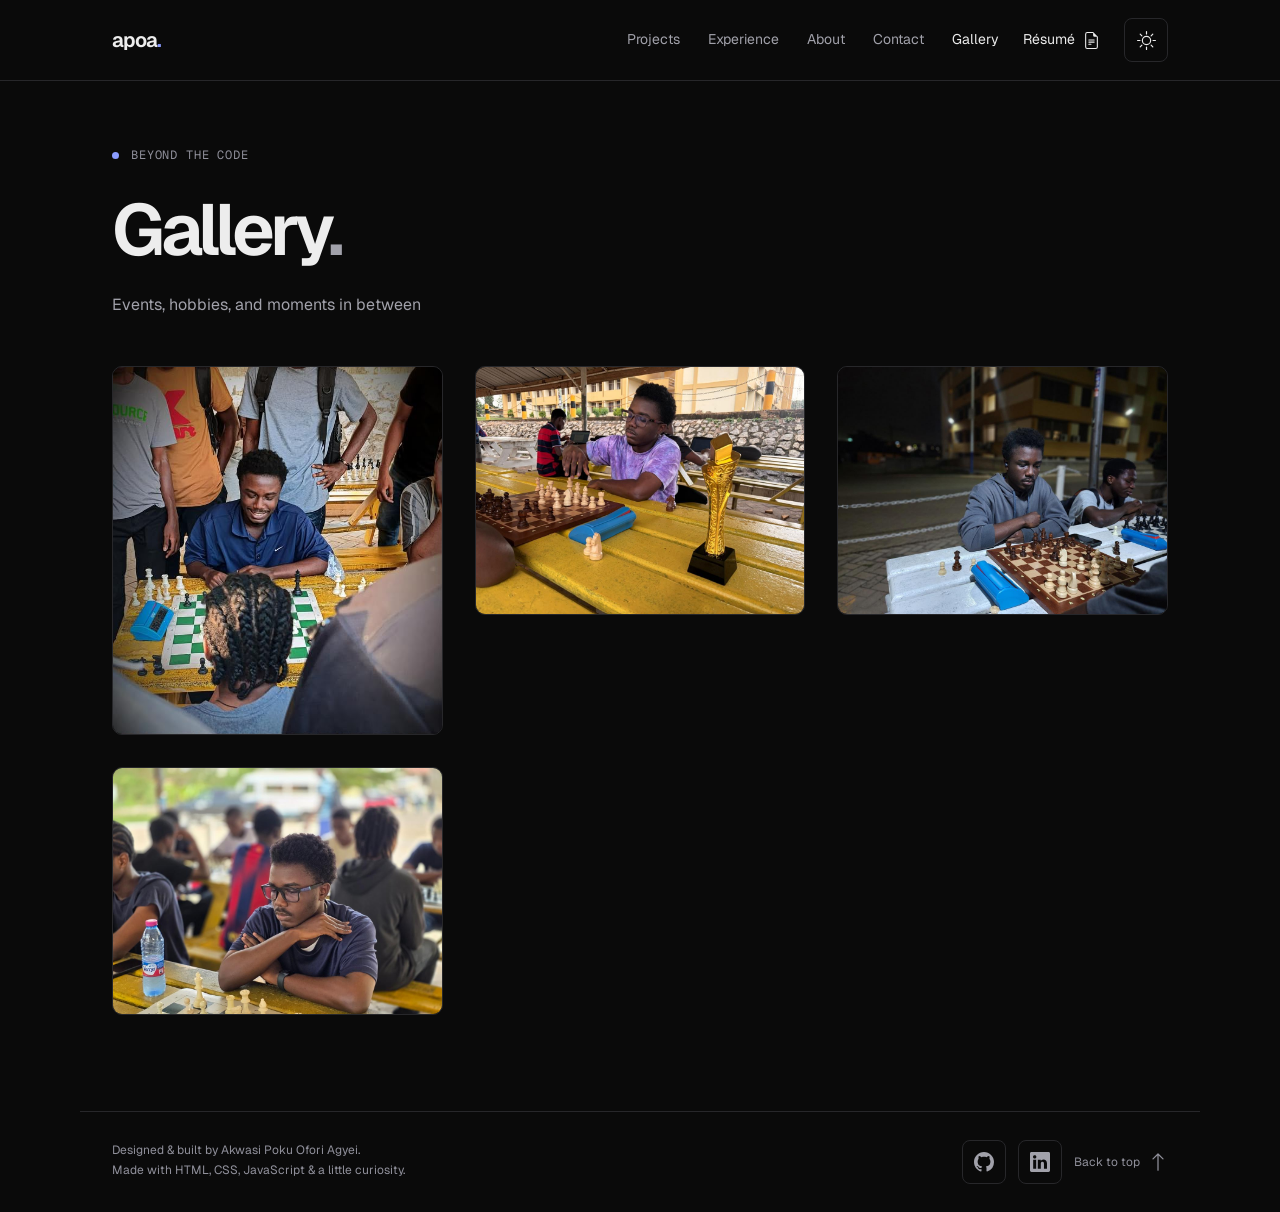
==== gallery.html @ 1ad26ee4 "version 2" ====
<!DOCTYPE html>
<html lang="en" data-theme="dark">
<head>
  <meta charset="UTF-8">
  <meta name="viewport" content="width=device-width, initial-scale=1.0">
  <title>Gallery — Akwasi Poku Ofori Agyei</title>
  <meta name="description" content="Photos and personal moments from Akwasi Poku Ofori Agyei — events, chess, and life beyond the code.">
  <meta name="theme-color" content="#0a0a0a">
  <link rel="canonical" href="https://apoa5.github.io/portfolio/gallery.html">
  <meta property="og:type" content="website">
  <meta property="og:title" content="Gallery — Akwasi Poku Ofori Agyei">
  <meta property="og:description" content="Events, hobbies, and moments in between A personal photo gallery by Akwasi Poku Ofori Agyei.">
  <meta property="og:url" content="https://apoa5.github.io/portfolio/gallery.html">
  <meta property="og:image" content="https://apoa5.github.io/portfolio/assets/og-image.png">
  <meta property="og:image:width" content="1200">
  <meta property="og:image:height" content="630">
  <meta property="og:image:alt" content="Akwasi Poku Ofori Agyei — Software Engineer and Machine Learning Developer">
  <meta name="twitter:card" content="summary_large_image">
  <link rel="icon" href="assets/favicon.svg" type="image/svg+xml">
  <link rel="preconnect" href="https://fonts.googleapis.com">
  <link rel="preconnect" href="https://fonts.gstatic.com" crossorigin>
  <link href="https://fonts.googleapis.com/css2?family=Geist:wght@400;500;600;650;700&amp;family=Geist+Mono:wght@400;500&amp;display=swap" rel="stylesheet">
  <link rel="stylesheet" href="styles.css">
  <script>try { const theme = localStorage.getItem('theme'); if (theme === 'light' || theme === 'dark') document.documentElement.dataset.theme = theme; } catch {}</script>
  <script src="script.js" defer></script>
  <script src="cursor-halo.js" defer></script>
  <script src="gallery.js" defer></script>
  <script type="application/ld+json">{"@context":"https://schema.org","@type":"CollectionPage","name":"Gallery — Akwasi Poku Ofori Agyei","url":"https://apoa5.github.io/portfolio/gallery.html","isPartOf":{"@type":"WebSite","url":"https://apoa5.github.io/portfolio/","name":"Akwasi Poku Ofori Agyei"}}</script>
</head>
<body>
  <a class="skip-link" href="#main">Skip to content</a>
  <header class="site-header">
    <div class="container nav-shell">
      <a class="mark" href="index.html" aria-label="Akwasi Poku Ofori Agyei, home">apoa<span>.</span></a>
      <nav aria-label="Main navigation">
        <a href="index.html#projects">Projects</a><a href="index.html#experience">Experience</a><a href="index.html#about">About</a><a href="index.html#contact">Contact</a><a href="gallery.html" aria-current="page">Gallery</a>
      </nav>
      <a class="nav-resume" href="assets/Akwasi%20Poku%20Ofori%20Agyei%20-%20Resume.pdf" target="_blank" rel="noopener noreferrer">Résumé <svg class="icon" aria-hidden="true" focusable="false" xmlns="http://www.w3.org/2000/svg" width="20" height="20" fill="currentColor" viewBox="0 0 16 16">
  <path d="M5.5 7a.5.5 0 0 0 0 1h5a.5.5 0 0 0 0-1zM5 9.5a.5.5 0 0 1 .5-.5h5a.5.5 0 0 1 0 1h-5a.5.5 0 0 1-.5-.5m0 2a.5.5 0 0 1 .5-.5h2a.5.5 0 0 1 0 1h-2a.5.5 0 0 1-.5-.5"/>
  <path d="M9.5 0H4a2 2 0 0 0-2 2v12a2 2 0 0 0 2 2h8a2 2 0 0 0 2-2V4.5zm0 1v2A1.5 1.5 0 0 0 11 4.5h2V14a1 1 0 0 1-1 1H4a1 1 0 0 1-1-1V2a1 1 0 0 1 1-1z"/>
</svg></a>
      <button class="theme-toggle" id="themeToggle" type="button" aria-label="Switch to light mode">
        <svg class="icon sun-icon" aria-hidden="true" focusable="false" xmlns="http://www.w3.org/2000/svg" width="20" height="20" fill="currentColor" viewBox="0 0 16 16">
  <path d="M8 11a3 3 0 1 1 0-6 3 3 0 0 1 0 6m0 1a4 4 0 1 0 0-8 4 4 0 0 0 0 8M8 0a.5.5 0 0 1 .5.5v2a.5.5 0 0 1-1 0v-2A.5.5 0 0 1 8 0m0 13a.5.5 0 0 1 .5.5v2a.5.5 0 0 1-1 0v-2A.5.5 0 0 1 8 13m8-5a.5.5 0 0 1-.5.5h-2a.5.5 0 0 1 0-1h2a.5.5 0 0 1 .5.5M3 8a.5.5 0 0 1-.5.5h-2a.5.5 0 0 1 0-1h2A.5.5 0 0 1 3 8m10.657-5.657a.5.5 0 0 1 0 .707l-1.414 1.415a.5.5 0 1 1-.707-.708l1.414-1.414a.5.5 0 0 1 .707 0m-9.193 9.193a.5.5 0 0 1 0 .707L3.05 13.657a.5.5 0 0 1-.707-.707l1.414-1.414a.5.5 0 0 1 .707 0m9.193 2.121a.5.5 0 0 1-.707 0l-1.414-1.414a.5.5 0 0 1 .707-.707l1.414 1.414a.5.5 0 0 1 0 .707M4.464 4.465a.5.5 0 0 1-.707 0L2.343 3.05a.5.5 0 1 1 .707-.707l1.414 1.414a.5.5 0 0 1 0 .708"/>
</svg>
        <svg class="icon moon-icon" aria-hidden="true" focusable="false" xmlns="http://www.w3.org/2000/svg" width="20" height="20" fill="currentColor" viewBox="0 0 16 16">
  <path d="M6 .278a.77.77 0 0 1 .08.858 7.2 7.2 0 0 0-.878 3.46c0 4.021 3.278 7.277 7.318 7.277q.792-.001 1.533-.16a.79.79 0 0 1 .81.316.73.73 0 0 1-.031.893A8.35 8.35 0 0 1 8.344 16C3.734 16 0 12.286 0 7.71 0 4.266 2.114 1.312 5.124.06A.75.75 0 0 1 6 .278M4.858 1.311A7.27 7.27 0 0 0 1.025 7.71c0 4.02 3.279 7.276 7.319 7.276a7.32 7.32 0 0 0 5.205-2.162q-.506.063-1.029.063c-4.61 0-8.343-3.714-8.343-8.29 0-1.167.242-2.278.681-3.286"/>
</svg>
      </button>
    </div>
  </header>
  <main class="container gallery-main" id="main">
    <header class="gallery-header">
      <p class="eyebrow">Beyond the code</p>
      <h1>Gallery<span>.</span></h1>
      <p>Events, hobbies, and moments in between</p>
    </header>
    <section class="gallery-grid" aria-label="Photo gallery">
      <figure class="gallery-photo">
        <button class="gallery-open" type="button" aria-haspopup="dialog" aria-controls="photo-viewer" aria-label="View photo: Chess with the club">
          <img src="assets/gallery/chess%20club%20photo%203.jpeg" width="607" height="677" alt="A chess game surrounded by club members watching the board" decoding="async">
        </button>
      </figure>
      <figure class="gallery-photo">
        <button class="gallery-open" type="button" aria-haspopup="dialog" aria-controls="photo-viewer" aria-label="View photo: Over the board">
          <img src="assets/gallery/chess%20club%20photo%201.jpeg" width="1080" height="810" alt="Akwasi playing chess beside a gold trophy at an outdoor table" decoding="async">
        </button>
      </figure>
      <figure class="gallery-photo">
        <button class="gallery-open" type="button" aria-haspopup="dialog" aria-controls="photo-viewer" aria-label="View photo: An evening game">
          <img src="assets/gallery/chess%20club%20photo%202.jpeg" width="1080" height="810" alt="Chess club members studying their boards during an evening game" decoding="async">
        </button>
      </figure>
      <figure class="gallery-photo">
        <button class="gallery-open" type="button" aria-haspopup="dialog" aria-controls="photo-viewer" aria-label="View photo: Thinking through the next move">
          <img src="assets/gallery/chess%20club%20photo.jpeg" width="1080" height="810" alt="Akwasi concentrating on a chess position with other club members nearby" decoding="async" loading="lazy">
        </button>
      </figure>
    </section>
  </main>

  <dialog class="photo-viewer" id="photo-viewer" aria-label="Full-screen photo viewer">
    <div class="viewer-toolbar">
      <p class="viewer-count" id="viewer-count" aria-live="polite" aria-atomic="true"></p>
      <button class="viewer-control" id="viewer-close" type="button" aria-label="Close photo viewer" autofocus><svg xmlns="http://www.w3.org/2000/svg" width="16" height="16" fill="currentColor" class="icon" aria-hidden="true" focusable="false" viewBox="0 0 16 16">
  <path d="M2.146 2.854a.5.5 0 1 1 .708-.708L8 7.293l5.146-5.147a.5.5 0 0 1 .708.708L8.707 8l5.147 5.146a.5.5 0 0 1-.708.708L8 8.707l-5.146 5.147a.5.5 0 0 1-.708-.708L7.293 8z"/>
</svg></button>
    </div>
    <div class="viewer-stage">
      <img id="viewer-image" alt="">
    </div>
    <button class="viewer-control viewer-previous" id="viewer-previous" type="button" aria-label="Previous photo"><svg xmlns="http://www.w3.org/2000/svg" width="16" height="16" fill="currentColor" class="icon" aria-hidden="true" focusable="false" viewBox="0 0 16 16">
  <path fill-rule="evenodd" d="M15 8a.5.5 0 0 0-.5-.5H2.707l3.147-3.146a.5.5 0 1 0-.708-.708l-4 4a.5.5 0 0 0 0 .708l4 4a.5.5 0 0 0 .708-.708L2.707 8.5H14.5A.5.5 0 0 0 15 8"/>
</svg></button>
    <button class="viewer-control viewer-next" id="viewer-next" type="button" aria-label="Next photo"><svg xmlns="http://www.w3.org/2000/svg" width="16" height="16" fill="currentColor" class="icon" aria-hidden="true" focusable="false" viewBox="0 0 16 16">
  <path fill-rule="evenodd" d="M1 8a.5.5 0 0 1 .5-.5h11.793l-3.147-3.146a.5.5 0 0 1 .708-.708l4 4a.5.5 0 0 1 0 .708l-4 4a.5.5 0 0 1-.708-.708L13.293 8.5H1.5A.5.5 0 0 1 1 8"/>
</svg></button>
  </dialog>
  <footer class="container footer"><div><p>Designed &amp; built by Akwasi Poku Ofori Agyei.</p><p>Made with HTML, CSS, JavaScript &amp; a little curiosity.</p></div><div class="footer-links"><a class="social-icon" href="https://github.com/apoa5" target="_blank" rel="noopener noreferrer" aria-label="GitHub" title="GitHub"><svg class="icon" aria-hidden="true" focusable="false" xmlns="http://www.w3.org/2000/svg" width="20" height="20" fill="currentColor" viewBox="0 0 16 16">
  <path d="M8 0C3.58 0 0 3.58 0 8c0 3.54 2.29 6.53 5.47 7.59.4.07.55-.17.55-.38 0-.19-.01-.82-.01-1.49-2.01.37-2.53-.49-2.69-.94-.09-.23-.48-.94-.82-1.13-.28-.15-.68-.52-.01-.53.63-.01 1.08.58 1.23.82.72 1.21 1.87.87 2.33.66.07-.52.28-.87.51-1.07-1.78-.2-3.64-.89-3.64-3.95 0-.87.31-1.59.82-2.15-.08-.2-.36-1.02.08-2.12 0 0 .67-.21 2.2.82.64-.18 1.32-.27 2-.27s1.36.09 2 .27c1.53-1.04 2.2-.82 2.2-.82.44 1.1.16 1.92.08 2.12.51.56.82 1.27.82 2.15 0 3.07-1.87 3.75-3.65 3.95.29.25.54.73.54 1.48 0 1.07-.01 1.93-.01 2.2 0 .21.15.46.55.38A8.01 8.01 0 0 0 16 8c0-4.42-3.58-8-8-8"/>
</svg></a><a class="social-icon" href="https://www.linkedin.com/in/akwasi-agyei-57b083260/" target="_blank" rel="noopener noreferrer" aria-label="LinkedIn" title="LinkedIn"><svg class="icon" aria-hidden="true" focusable="false" xmlns="http://www.w3.org/2000/svg" width="20" height="20" fill="currentColor" viewBox="0 0 16 16">
  <path d="M0 1.146C0 .513.526 0 1.175 0h13.65C15.474 0 16 .513 16 1.146v13.708c0 .633-.526 1.146-1.175 1.146H1.175C.526 16 0 15.487 0 14.854zm4.943 12.248V6.169H2.542v7.225zm-1.2-8.212c.837 0 1.358-.554 1.358-1.248-.015-.709-.52-1.248-1.342-1.248S2.4 3.226 2.4 3.934c0 .694.521 1.248 1.327 1.248zm4.908 8.212V9.359c0-.216.016-.432.08-.586.173-.431.568-.878 1.232-.878.869 0 1.216.662 1.216 1.634v3.865h2.401V9.25c0-2.22-1.184-3.252-2.764-3.252-1.274 0-1.845.7-2.165 1.193v.025h-.016l.016-.025V6.169h-2.4c.03.678 0 7.225 0 7.225z"/>
</svg></a><a href="#main">Back to top <svg class="icon" aria-hidden="true" focusable="false" xmlns="http://www.w3.org/2000/svg" width="20" height="20" fill="currentColor" viewBox="0 0 16 16">
  <path fill-rule="evenodd" d="M8 15a.5.5 0 0 0 .5-.5V2.707l3.146 3.147a.5.5 0 0 0 .708-.708l-4-4a.5.5 0 0 0-.708 0l-4 4a.5.5 0 1 0 .708.708L7.5 2.707V14.5a.5.5 0 0 0 .5.5"/>
</svg></a></div></footer>
</body>
</html>
---- styles.css ----
:root {
  color-scheme:dark;
  --bg:#0a0a0a;
  --surface:#111111;
  --surface-hover:#171717;
  --text:#ededed;
  --secondary:#a1a1aa;
  --muted:#90909b;
  --border:#27272a;
  --border-hover:#484851;
  --accent:#8b9cff;
  --accent-soft:rgba(139,156,255,.1);
  --mono:'Geist Mono',ui-monospace,monospace;
  --space-1:8px;
  --space-2:16px;
  --space-3:24px;
  --space-4:32px;
  --space-6:48px;
  --space-8:64px;
  --space-12:96px;
  --radius:10px
}

[data-theme=light] {
  color-scheme:light;
  --bg:#fafafa;
  --surface:#fff;
  --surface-hover:#f4f4f5;
  --text:#18181b;
  --secondary:#52525b;
  --muted:#606069;
  --border:#e4e4e7;
  --border-hover:#babac5;
  --accent:#4f46e5;
  --accent-soft:rgba(79,70,229,.07)
}

* {
  box-sizing:border-box
}

html {
  scroll-behavior:smooth;
  scroll-padding-top:100px
}

body {
  margin:0;
  background:var(--bg);
  color:var(--text);
  font-family:'Geist',Inter,system-ui,sans-serif;
  font-size:16px;
  line-height:1.7
}

a {
  color:inherit;
  text-decoration:none;
  transition:color 180ms,border-color 180ms,background 180ms
}

button {
  font:inherit
}

a:hover {
  color:var(--accent)
}

button,a {
  -webkit-tap-highlight-color:transparent
}

:focus-visible {
  outline:2px solid var(--accent);
  outline-offset:4px
}

::selection {
  background:var(--accent);
  color:var(--bg)
}

.container {
  max-width:1120px;
  margin:auto;
  padding-inline:clamp(20px,4vw,32px)
}

.skip-link {
  position:fixed;
  top:-80px;
  left:20px;
  background:var(--text);
  color:var(--bg);
  padding:12px 20px;
  z-index:100
}

.skip-link:focus {
  top:12px
}

.site-header {
  position:sticky;
  top:0;
  z-index:20;
  background:var(--bg);
  border-bottom:1px solid var(--border)
}

.nav-shell {
  min-height:80px;
  display:flex;
  align-items:center;
  gap:24px
}

.mark {
  font-size:20px;
  font-weight:650;
  letter-spacing:-1px;
  margin-right:auto
}

.mark span {
  color:var(--accent)
}

nav {
  display:flex;
  gap:28px
}

nav a {
  font-size:14px;
  color:var(--secondary);
  min-height:44px;
  display:flex;
  align-items:center
}

nav a[aria-current] {
  color:var(--text)
}

.nav-resume {
  font-size:14px;
  white-space:nowrap
}

.theme-toggle {
  width:44px;
  height:44px;
  border:1px solid var(--border);
  border-radius:8px;
  background:transparent;
  color:var(--text);
  cursor:pointer;
  display:grid;
  place-items:center
}

.theme-toggle:hover {
  background:var(--surface-hover);
  border-color:var(--border-hover)
}

.theme-toggle svg {
  width:19px;
  height:19px
}




.hero {
  padding-block:100px 64px
}

.hero-main {
  display:grid;
  grid-template-columns:1fr 240px;
  gap:64px;
  align-items:center
}

.eyebrow,.section-number,.project-kind,.date,.small-label {
  font-family:var(--mono);
  font-size:12px;
  letter-spacing:.07em;
  text-transform:uppercase;
  color:var(--muted)
}

.eyebrow {
  display:flex;
  align-items:center;
  gap:12px;
  margin:0 0 28px
}

.eyebrow:before {
  content:'';
  width:7px;
  height:7px;
  border-radius:50%;
  background:var(--accent)
}

h1 {
  font-size:clamp(48px,7vw,80px);
  letter-spacing:-.055em;
  line-height:1.02;
  font-weight:650;
  margin:0 0 24px
}

h1 span {
  color:var(--secondary)
}

.hero-role {
  font-size:clamp(20px,3vw,27px);
  letter-spacing:-.025em;
  font-weight:500;
  line-height:1.4;
  margin:0 0 16px
}

.hero-description {
  max-width:610px;
  color:var(--secondary);
  font-size:17px;
  margin:0 0 32px
}

.hero-portrait {
  margin:0;
  align-self:center
}

.portrait-frame {
  width:240px;
  height:280px;
  overflow:hidden;
  border-radius:var(--radius);
  border:1px solid var(--border);
}

.hero-portrait img {
  display:block;
  width:100%;
  height:100%;
  object-fit:cover;
  object-position:65% 65%;
  transform:scale(1.3);
  transform-origin:65% 65%;
}

.hero-portrait figcaption {
  font-family:var(--mono);
  font-size:11px;
  color:var(--muted);
  margin-top:12px;
  display:flex;
  justify-content:space-between
}

.buttons,.social-links,.project-links {
  display:flex;
  align-items:center;
  gap:12px;
  flex-wrap:wrap
}

.button {
  min-height:46px;
  padding:10px 20px;
  display:inline-flex;
  align-items:center;
  gap:24px;
  font-size:14px;
  font-weight:500;
  border-radius:8px;
  border:1px solid var(--border)
}

.button.primary {
  background:var(--text);
  color:var(--bg);
  border-color:var(--text)
}

.button:hover {
  background:var(--surface-hover);
  border-color:var(--border-hover);
  color:var(--text);
  transform:translateY(-1px)
}

.button.primary:hover {
  background:var(--accent);
  color:var(--bg);
  border-color:var(--accent)
}

.social-links {
  gap:24px;
  margin-top:24px
}

.social-links a,.project-links a {
  font-size:14px;
  min-height:44px;
  display:inline-flex;
  align-items:center;
  gap:8px
}

.social-links a {
  color:var(--secondary)
}

.hero-foot {
  margin-top:64px;
  padding-top:24px;
  border-top:1px solid var(--border);
  display:flex;
  justify-content:space-between;
  align-items:center;
  gap:20px
}

.hero-foot p {
  margin:0;
  color:var(--secondary);
  font-size:13px
}

.hero-foot a {
  font-family:var(--mono);
  font-size:12px;
  min-height:44px;
  display:flex;
  align-items:center;
  gap:16px
}

.section {
  padding-block:72px
}

.section-heading {
  display:flex;
  justify-content:space-between;
  gap:24px;
  align-items:flex-end;
  margin-bottom:40px
}

.section-number {
  color:var(--accent);
  margin:0 0 12px
}

h2 {
  font-size:clamp(30px,4vw,42px);
  line-height:1.15;
  letter-spacing:-.04em;
  font-weight:600;
  margin:0
}

.section-heading>p {
  max-width:330px;
  color:var(--secondary);
  font-size:14px;
  margin:0
}

h3 {
  font-size:25px;
  letter-spacing:-.03em;
  line-height:1.3;
  margin:12px 0 16px;
  font-weight:600
}

p {
  margin-top:0
}

.project {
  display:grid;
  grid-template-columns:1fr 1fr;
  gap:48px;
  padding-block:40px;
  border-top:1px solid var(--border);
  align-items:center
}

.project:first-of-type {
  padding-top:0;
  border-top:0
}

.project-visual {
  background:var(--surface);
  border:1px solid var(--border);
  border-radius:var(--radius);
  overflow:hidden;
  aspect-ratio:1.4;
  display:flex;
  align-items:center;
  justify-content:center;
  transition:border-color 180ms
}

.project:hover .project-visual {
  border-color:var(--border-hover)
}

.project-visual img {
  width:100%;
  height:100%;
  object-fit:cover;
  object-position:top;
  transition:transform 300ms
}

.project:hover img {
  transform:scale(1.015)
}

.project-kind {
  color:var(--accent);
  margin:0
}

.project-content>p:not(.project-kind) {
  color:var(--secondary);
  font-size:15px
}

.tags {
  display:flex;
  flex-wrap:wrap;
  gap:8px;
  margin:20px 0
}

.tag {
  font-family:var(--mono);
  font-size:11px;
  padding:4px 9px;
  background:var(--accent-soft);
  color:var(--accent);
  border-radius:5px
}

.project-links {
  gap:24px
}

.project-links a {
  border-bottom:1px solid var(--border)
}

.metrics {
  display:flex;
  gap:24px;
  border-block:1px solid var(--border);
  padding:16px 0;
  margin-top:20px
}

.metrics strong {
  display:block;
  font-size:24px;
  line-height:1.2;
  letter-spacing:-.04em;
  font-weight:500
}

.metrics span {
  font-family:var(--mono);
  font-size:10px;
  color:var(--muted)
}

details {
  margin-top:20px;
  border-top:1px solid var(--border)
}

summary {
  padding:12px 0;
  cursor:pointer;
  font-size:13px;
  min-height:44px
}

details p {
  color:var(--secondary);
  font-size:14px;
  margin-bottom:12px
}

.date {
  margin:4px 0;
  line-height:1.8
}

.about-grid {
  display:grid;
  grid-template-columns:1fr 1fr;
  gap:64px
}

.about-copy p {
  color:var(--secondary)
}

.about-copy strong {
  color:var(--text);
  font-weight:500
}

.skill-group {
  padding:16px 0;
  border-top:1px solid var(--border)
}

.skill-group:first-child {
  padding-top:0;
  border:0
}

.skill-group h3 {
  font-family:var(--mono);
  font-size:12px;
  color:var(--muted);
  letter-spacing:0;
  margin:0 0 8px
}

.skill-group p {
  font-size:14px;
  margin:0;
  color:var(--secondary)
}

.certifications {
  margin-top:48px;
  border-top:1px solid var(--border);
  padding-top:32px
}

.certifications h3 {
  font-size:18px;
  margin:0 0 24px
}

.credential {
  display:grid;
  grid-template-columns:1fr 1fr;
  gap:64px
}

.credential h4 {
  font-size:15px;
  font-weight:500;
  margin:0 0 4px
}

.credential p {
  color:var(--secondary);
  font-size:13px;
  margin:0
}

.contact {
  margin-top:40px;
  padding-block:72px;
  border-top:1px solid var(--border)
}

.contact h2 {
  font-size:clamp(36px,6vw,64px);
  max-width:700px;
  margin-bottom:24px
}

.contact-copy {
  max-width:550px;
  color:var(--secondary);
  margin-bottom:32px
}

.email-link {
  font-size:clamp(14px,2.5vw,23px);
  letter-spacing:-.02em;
  text-decoration:underline;
  text-decoration-color:var(--border-hover);
  text-underline-offset:7px;
  overflow-wrap:anywhere
}

.contact .buttons {
  margin-top:32px
}

.footer {
  border-top:1px solid var(--border);
  padding-block:28px;
  display:flex;
  justify-content:space-between;
  gap:24px;
  font-size:12px;
  color:var(--muted)
}

.footer p {
  margin:0
}

.footer-links {
  display:flex;
  gap:24px
}

.footer a {
  min-height:44px;
  display:inline-flex;
  align-items:center
}

@media(min-width:1400px) {
  .hero {
  padding-top:120px
}

}

@media(max-width:1024px) {
  .hero-main {
  grid-template-columns:1fr 190px;
  gap:32px
}

.portrait-frame {
  width:190px;
  height:240px
}

.project {
  gap:32px
}

.about-grid,.credential {
  gap:32px
}

nav {
  gap:18px
}

.nav-shell {
  gap:18px
}

}

@media(max-width:700px) {
  .nav-shell {
  flex-wrap:wrap;
  gap:12px;
  padding-top:12px;
  padding-bottom:8px;
  min-height:72px
}

nav {
  order:4;
  width:100%;
  justify-content:space-between;
  gap:8px
}

nav a {
  font-size:13px;
  min-height:44px
}

.nav-resume {
  font-size:13px
}

.hero {
  padding-top:56px
}

.hero-main {
  grid-template-columns:1fr
}

.hero-portrait {
  display:none
}

.hero-role {
  font-size:21px
}

.hero-description {
  font-size:16px
}

.hero-foot {
  margin-top:40px;
  align-items:flex-start
}

.hero-foot p {
  max-width:220px
}

.section {
  padding-block:48px
}

.section-heading {
  display:block;
  margin-bottom:32px
}

.section-heading>p {
  margin-top:16px
}

.project {
  grid-template-columns:1fr;
  gap:24px;
  padding-block:32px
}

.project-visual {
  aspect-ratio:1.5
}

.project-content>p:not(.project-kind) {
  font-size:16px
}

.about-grid,.credential {
  grid-template-columns:1fr;
  gap:32px
}

.skill-group p {
  font-size:16px
}

.contact {
  padding-block:48px
}

.footer {
  flex-direction:column;
  gap:8px
}

.metrics {
  gap:32px
}

h1 {
  font-size:clamp(44px,10vw,65px)
}

.eyebrow {
  font-size:10px;
  letter-spacing:.04em
}

}

@media(prefers-reduced-motion:reduce) {
  *,*:before,*:after {
  animation-duration:.01ms!important;
  animation-iteration-count:1!important;
  transition-duration:.01ms!important;
  scroll-behavior:auto!important
}

}

/* Bootstrap Icons: inline SVGs inherit the current theme and link state. */
.icon {
  display: inline-block;
  width: 20px;
  height: 20px;
  flex-shrink: 0;
  fill: currentColor;
  vertical-align: -0.15em;
}
.nav-resume {
  display: inline-flex;
  align-items: center;
  gap: 8px;
  min-height: 44px;
}
.social-links,
.footer-links {
  gap: 12px;
}
.social-links .social-icon,
.footer-links .social-icon {
  display: inline-flex;
  align-items: center;
  justify-content: center;
  width: 44px;
  height: 44px;
  border: 1px solid var(--border);
  border-radius: 8px;
  color: var(--secondary);
}
.social-links .social-icon:hover,
.footer-links .social-icon:hover {
  background: var(--accent-soft);
  border-color: var(--accent);
  color: var(--accent);
}
.button .icon,
.project-links .icon,
.nav-resume .icon {
  width: 17px;
  height: 17px;
}
.footer-links a:not(.social-icon) {
  gap: 8px;
}

/* Crossfade the page colors and rotate the sun/moon when changing themes. */
body,
.site-header,
.theme-toggle,
.tag {
  transition: background-color 300ms ease, color 300ms ease, border-color 300ms ease;
}
.theme-toggle {
  position: relative;
}
.theme-toggle .sun-icon,
.theme-toggle .moon-icon {
  position: absolute;
  pointer-events: none;
  transition: opacity 300ms ease, transform 300ms ease;
}
.theme-toggle .sun-icon {
  opacity: 1;
  transform: rotate(0deg);
}
.theme-toggle .moon-icon {
  opacity: 0;
  transform: rotate(-180deg);
}
[data-theme=light] .theme-toggle .sun-icon {
  opacity: 0;
  transform: rotate(180deg);
}
[data-theme=light] .theme-toggle .moon-icon {
  opacity: 1;
  transform: rotate(0deg);
}

/* Keep the full map panel and chess banner visible without cropping. */
.project-screenshot img {
  object-fit: contain;
  object-position: center;
}

/* Numbered labels are the section headings. */
h2.section-number {
  font-size: 12px;
  font-weight: 500;
  line-height: 1.7;
  letter-spacing: .07em;
  margin: 0;
}
.contact h2.section-number {
  margin-bottom: 32px;
}

/* Experience alternates across one continuous timeline. */
.experience-timeline {
  position: relative;
  list-style: none;
  margin: 0;
  padding: 16px 0;
}
.experience-timeline::before {
  content: '';
  position: absolute;
  left: 50%;
  top: 16px;
  bottom: 16px;
  width: 1px;
  background: var(--border-hover);
}
.timeline-item {
  position: relative;
  display: grid;
  grid-template-columns: minmax(0, 1fr) minmax(0, 1fr);
  column-gap: 80px;
  align-items: center;
  min-height: 128px;
  padding: 24px 0;
}
.timeline-item::before {
  content: '';
  position: absolute;
  z-index: 1;
  top: 50%;
  left: 50%;
  width: 11px;
  height: 11px;
  border: 2px solid var(--accent);
  border-radius: 50%;
  background: var(--bg);
  transform: translate(-50%, -50%);
  transition: background-color 300ms ease;
}
.timeline-item::after {
  content: '';
  position: absolute;
  top: 50%;
  left: 50%;
  width: 24px;
  height: 1px;
  background: var(--border-hover);
}
.timeline-item:nth-child(odd)::after {
  transform: translateX(-100%);
}
.timeline-entry {
  display: flex;
  align-items: center;
  gap: 20px;
}
.timeline-item:nth-child(odd) .timeline-entry {
  grid-column: 1;
  flex-direction: row-reverse;
  text-align: right;
}
.timeline-item:nth-child(even) .timeline-entry {
  grid-column: 2;
}
.company-logo {
  flex: 0 0 88px;
  width: 88px;
  height: 64px;
  padding: 10px;
  display: flex;
  align-items: center;
  justify-content: center;
  background: #fff;
  border: 1px solid #e4e4e7;
  border-radius: 6px;
}
.company-logo img {
  display: block;
  max-width: 100%;
  max-height: 100%;
  width: auto;
  height: auto;
  object-fit: contain;
}
.timeline-content {
  min-width: 0;
}
.timeline-content h3 {
  margin: 0 0 8px;
  font-size: 18px;
  line-height: 1.4;
  letter-spacing: -.02em;
}
.timeline-content p {
  margin: 0;
  font-size: 15px;
  color: var(--secondary);
}
@media (max-width: 700px) {
  .experience-timeline::before {
    left: 6px;
  }
  .timeline-item {
    grid-template-columns: minmax(0, 1fr);
    padding-left: 36px;
    column-gap: 0;
    min-height: 120px;
  }
  .timeline-item::before,
  .timeline-item::after {
    left: 6px;
  }
  .timeline-item:nth-child(odd)::after {
    transform: none;
  }
  .timeline-item:nth-child(n) .timeline-entry {
    grid-column: 1;
    flex-direction: row;
    text-align: left;
    gap: 16px;
  }
  .company-logo {
    flex-basis: 72px;
    width: 72px;
    height: 56px;
    padding: 8px;
  }
  .timeline-content h3 {
    font-size: 16px;
  }
}

.timeline-content .timeline-date {
  margin: 0 0 8px;
  font-family: var(--mono);
  font-size: 12px;
  color: var(--muted);
}

.gallery-main {
  min-height: 70vh;
  padding-block: 64px 96px;
}
.gallery-header {
  margin-bottom: 48px;
}
.gallery-header h1 {
  font-size: clamp(48px, 7vw, 72px);
}
.gallery-header > p:last-child {
  color: var(--secondary);
  margin: 0;
}
.gallery-grid {
  display: grid;
  grid-template-columns: repeat(3, minmax(0, 1fr));
  align-items: start;
  gap: 32px;
}
.gallery-photo {
  margin: 0;
}
.gallery-photo .gallery-open {
  width: 100%;
  padding: 0;
  cursor: pointer;
  display: block;
  overflow: hidden;
  border: 1px solid var(--border);
  border-radius: var(--radius);
  background: var(--surface);
}
.gallery-photo .gallery-open:hover {
  border-color: var(--border-hover);
}
.gallery-photo img {
  display: block;
  width: 100%;
  height: auto;
  transition: transform 300ms ease;
}
.gallery-photo .gallery-open:hover img {
  transform: scale(1.015);
}
.gallery-photo figcaption {
  padding-top: 12px;
  font-size: 13px;
  color: var(--secondary);
}
@media (max-width: 1024px) {
  .gallery-grid {
    grid-template-columns: repeat(2, minmax(0, 1fr));
  }
}
@media (max-width: 700px) {
  .gallery-main {
    padding-block: 48px 64px;
  }
  .gallery-header {
    margin-bottom: 32px;
  }
  .gallery-grid {
    grid-template-columns: minmax(0, 1fr);
    gap: 24px;
  }
}

.photo-viewer {
  position: fixed;
  inset: 0;
  width: 100%;
  height: 100%;
  height: 100dvh;
  max-width: none;
  max-height: none;
  margin: 0;
  padding: 0;
  border: 0;
  background: #0a0a0a;
  color: #ededed;
}
.photo-viewer::backdrop {
  background: #0a0a0a;
}
.photo-viewer[open] {
  display: flex;
  flex-direction: column;
}
.viewer-toolbar {
  display: flex;
  align-items: center;
  justify-content: space-between;
  flex-shrink: 0;
  padding: 16px 24px;
}
.viewer-count {
  margin: 0;
  font: 12px var(--mono);
  color: #a1a1aa;
}
.viewer-control {
  width: 48px;
  height: 48px;
  padding: 0;
  display: grid;
  place-items: center;
  border: 1px solid #3f3f46;
  border-radius: 8px;
  background: #111;
  color: #ededed;
  cursor: pointer;
  transition: background-color 180ms ease, border-color 180ms ease;
}
.viewer-control:hover {
  background: #27272a;
  border-color: #8b9cff;
}
.viewer-control:focus-visible {
  outline-color: #8b9cff;
}
.viewer-stage {
  display: flex;
  flex: 1;
  min-height: 0;
  align-items: center;
  justify-content: center;
  padding: 0 88px 24px;
}
.viewer-stage img {
  display: block;
  width: 100%;
  height: 100%;
  object-fit: contain;
}
.viewer-previous,
.viewer-next {
  position: absolute;
  top: 50%;
  transform: translateY(-50%);
}
.viewer-previous {
  left: 24px;
}
.viewer-next {
  right: 24px;
}
@media (max-width: 700px) {
  .viewer-toolbar {
    padding: 12px 16px;
  }
  .viewer-stage {
    padding: 0 12px 88px;
  }
  .viewer-previous,
  .viewer-next {
    top: auto;
    bottom: 20px;
    transform: none;
  }
  .viewer-previous {
    left: calc(50% - 56px);
  }
  .viewer-next {
    right: calc(50% - 56px);
  }
}

/* A soft, temporary halo; the native cursor and click targets stay unchanged. */
.cursor-halo {
  position: fixed;
  z-index: 10;
  top: 0;
  left: 0;
  width: 640px;
  height: 640px;
  margin: -320px 0 0 -320px;
  border-radius: 50%;
  pointer-events: none;
  contain: strict;
  opacity: 0;
  transition: opacity 600ms ease;
}
.cursor-halo.is-moving {
  opacity: 1;
  transition-duration: 180ms;
}
.cursor-halo::before,
.cursor-halo::after {
  content: '';
  position: absolute;
  inset: 0;
  border-radius: inherit;
  transition: opacity 300ms ease;
}
.cursor-halo::before {
  background: radial-gradient(circle, rgba(255, 255, 255, .065) 0%, rgba(255, 255, 255, .025) 35%, transparent 70%);
  opacity: 1;
}
.cursor-halo::after {
  background: radial-gradient(circle, rgba(0, 0, 0, .085) 0%, rgba(0, 0, 0, .035) 35%, transparent 70%);
  opacity: 0;
}
[data-theme=light] .cursor-halo::before {
  opacity: 0;
}
[data-theme=light] .cursor-halo::after {
  opacity: 1;
}
@media (prefers-reduced-motion: reduce), (hover: none), (pointer: coarse) {
  .cursor-halo {
    display: none;
  }
}
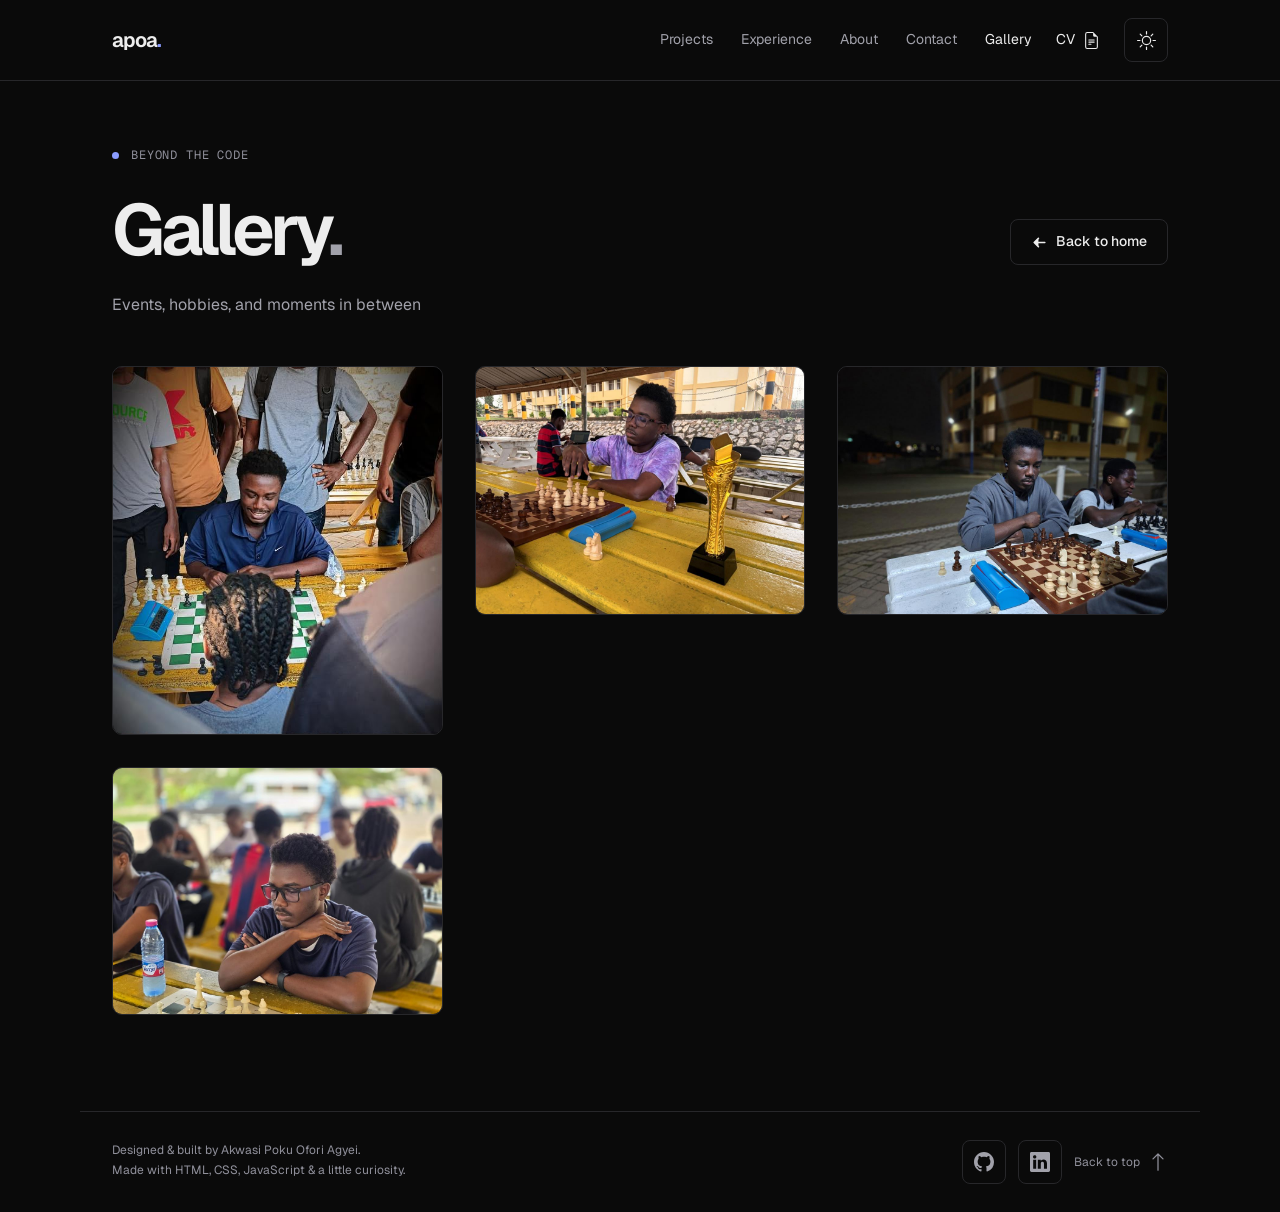
==== commit 32048951: "update projects, experience, CV" ====
--- a/gallery.html
+++ b/gallery.html
@@ -35,7 +35,7 @@
       <nav aria-label="Main navigation">
         <a href="index.html#projects">Projects</a><a href="index.html#experience">Experience</a><a href="index.html#about">About</a><a href="index.html#contact">Contact</a><a href="gallery.html" aria-current="page">Gallery</a>
       </nav>
-      <a class="nav-resume" href="assets/Akwasi%20Poku%20Ofori%20Agyei%20-%20Resume.pdf" target="_blank" rel="noopener noreferrer">Résumé <svg class="icon" aria-hidden="true" focusable="false" xmlns="http://www.w3.org/2000/svg" width="20" height="20" fill="currentColor" viewBox="0 0 16 16">
+      <a class="nav-cv" href="assets/Akwasi%20Poku%20Ofori%20Agyei%20-%20CV.pdf" target="_blank" rel="noopener noreferrer">CV <svg class="icon" aria-hidden="true" focusable="false" xmlns="http://www.w3.org/2000/svg" width="20" height="20" fill="currentColor" viewBox="0 0 16 16">
   <path d="M5.5 7a.5.5 0 0 0 0 1h5a.5.5 0 0 0 0-1zM5 9.5a.5.5 0 0 1 .5-.5h5a.5.5 0 0 1 0 1h-5a.5.5 0 0 1-.5-.5m0 2a.5.5 0 0 1 .5-.5h2a.5.5 0 0 1 0 1h-2a.5.5 0 0 1-.5-.5"/>
   <path d="M9.5 0H4a2 2 0 0 0-2 2v12a2 2 0 0 0 2 2h8a2 2 0 0 0 2-2V4.5zm0 1v2A1.5 1.5 0 0 0 11 4.5h2V14a1 1 0 0 1-1 1H4a1 1 0 0 1-1-1V2a1 1 0 0 1 1-1z"/>
 </svg></a>
@@ -51,6 +51,12 @@
   </header>
   <main class="container gallery-main" id="main">
     <header class="gallery-header">
+      <a class="button gallery-back" href="index.html">
+        <svg class="icon" aria-hidden="true" focusable="false" width="16" height="16" viewBox="0 0 16 16" fill="none" stroke="currentColor">
+          <path d="M13 8H3m4-4L3 8l4 4" stroke-width="1.5" stroke-linecap="round" stroke-linejoin="round"/>
+        </svg>
+        Back to home
+      </a>
       <p class="eyebrow">Beyond the code</p>
       <h1>Gallery<span>.</span></h1>
       <p>Events, hobbies, and moments in between</p>
--- a/styles.css
+++ b/styles.css
@@ -144,7 +144,7 @@
   color:var(--text)
 }
 
-.nav-resume {
+.nav-cv {
   font-size:14px;
   white-space:nowrap
 }
@@ -259,12 +259,21 @@
 }
 
 .hero-portrait figcaption {
+  margin-top:12px;
+  display:flex;
+  flex-direction:column;
+  align-items:flex-start;
+  gap:12px;
+}
+
+.hero-portrait figcaption > span {
   font-family:var(--mono);
   font-size:11px;
   color:var(--muted);
-  margin-top:12px;
-  display:flex;
-  justify-content:space-between
+}
+
+.button.gallery-hero-mobile {
+  display:none;
 }
 
 .buttons,.social-links,.project-links {
@@ -379,7 +388,7 @@
   margin:0
 }
 
-h3 {
+h3,.project-content h4 {
   font-size:25px;
   letter-spacing:-.03em;
   line-height:1.3;
@@ -467,28 +476,6 @@
   border-bottom:1px solid var(--border)
 }
 
-.metrics {
-  display:flex;
-  gap:24px;
-  border-block:1px solid var(--border);
-  padding:16px 0;
-  margin-top:20px
-}
-
-.metrics strong {
-  display:block;
-  font-size:24px;
-  line-height:1.2;
-  letter-spacing:-.04em;
-  font-weight:500
-}
-
-.metrics span {
-  font-family:var(--mono);
-  font-size:10px;
-  color:var(--muted)
-}
-
 details {
   margin-top:20px;
   border-top:1px solid var(--border)
@@ -693,7 +680,7 @@
   min-height:44px
 }
 
-.nav-resume {
+.nav-cv {
   font-size:13px
 }
 
@@ -707,6 +694,19 @@
 
 .hero-portrait {
   display:none
+}
+
+.button.gallery-hero-mobile {
+  display:inline-flex;
+}
+
+.hero-actions {
+  display:grid;
+  width:min(100%, 280px);
+}
+
+.hero-actions .button {
+  justify-content:space-between;
 }
 
 .hero-role {
@@ -769,10 +769,6 @@
 .footer {
   flex-direction:column;
   gap:8px
-}
-
-.metrics {
-  gap:32px
 }
 
 h1 {
@@ -805,7 +801,7 @@
   fill: currentColor;
   vertical-align: -0.15em;
 }
-.nav-resume {
+.nav-cv {
   display: inline-flex;
   align-items: center;
   gap: 8px;
@@ -834,7 +830,7 @@
 }
 .button .icon,
 .project-links .icon,
-.nav-resume .icon {
+.nav-cv .icon {
   width: 17px;
   height: 17px;
 }
@@ -1038,6 +1034,27 @@
 }
 .gallery-header {
   margin-bottom: 48px;
+}
+.gallery-back {
+  gap: 8px;
+  margin-bottom: 24px;
+}
+@media (min-width: 701px) {
+  .gallery-header {
+    display: grid;
+    grid-template-columns: minmax(0, 1fr) auto;
+    column-gap: 24px;
+  }
+  .gallery-header > p,
+  .gallery-header > h1 {
+    grid-column: 1;
+  }
+  .gallery-back {
+    grid-column: 2;
+    grid-row: 2;
+    align-self: center;
+    margin-bottom: 0;
+  }
 }
 .gallery-header h1 {
   font-size: clamp(48px, 7vw, 72px);
@@ -1246,3 +1263,196 @@
     display: none;
   }
 }
+
+.company-logo:hover {
+  border-color: var(--accent);
+}
+
+.project-categories {
+  display: grid;
+  grid-template-columns: repeat(2, minmax(0, 1fr));
+  gap: clamp(12px, 3vw, 28px);
+}
+
+.project-category {
+  display: grid;
+  align-self: stretch;
+  grid-template-rows: auto 1fr;
+  min-width: 0;
+  padding: 12px 0 0;
+  border: 0;
+  border-radius: var(--radius);
+  background: transparent;
+  color: var(--text);
+  text-align: left;
+  cursor: pointer;
+}
+
+.project-category-covers {
+  position: relative;
+  display: block;
+  height: clamp(85px, 20vw, 205px);
+  isolation: isolate;
+}
+
+.project-category-covers img {
+  position: absolute;
+  bottom: 0;
+  display: block;
+  width: 55%;
+  height: 92%;
+  object-fit: cover;
+  border: 1px solid var(--border-hover);
+  border-radius: 8px;
+  background: var(--surface);
+  box-shadow: 0 4px 16px rgb(0 0 0 / .24);
+  transition: transform 220ms ease;
+}
+
+.project-category-covers img:first-child {
+  right: 8%;
+  transform: rotate(8deg);
+}
+
+.project-category-covers img:last-child {
+  left: 8%;
+  transform: rotate(-8deg);
+}
+
+.project-category:is(:hover, :focus-visible) .project-category-covers img:first-child {
+  transform: translateY(-5px) rotate(10deg);
+}
+
+.project-category:is(:hover, :focus-visible) .project-category-covers img:last-child {
+  transform: translateY(-7px) rotate(-10deg);
+}
+
+.project-category-label {
+  position: relative;
+  z-index: 1;
+  display: flex;
+  align-items: center;
+  justify-content: space-between;
+  gap: 8px;
+  margin-top: -12px;
+  padding: clamp(12px, 2.5vw, 24px);
+  border: 1px solid var(--border-hover);
+  border-radius: var(--radius);
+  background: linear-gradient(165deg, var(--surface-hover), var(--surface));
+  box-shadow: 0 -5px 12px rgb(0 0 0 / .15), inset 0 1px rgb(128 128 128 / .16);
+  transition: border-color 180ms;
+}
+
+.project-category:is(:hover, :focus-visible) .project-category-label {
+  border-color: var(--accent);
+}
+
+@media (prefers-reduced-motion: reduce) {
+  .project-category-covers img {
+    transition: none;
+  }
+}
+
+.project-category-label strong,
+.project-category-label small {
+  display: block;
+}
+
+.project-category-label strong {
+  font-size: clamp(1rem, 3vw, 1.5rem);
+  line-height: 1.25;
+}
+
+.project-category-label small {
+  margin-top: 6px;
+  color: var(--secondary);
+  font-size: .8125rem;
+  line-height: 1.4;
+}
+
+.project-category-icon {
+  flex: none;
+  width: 20px;
+  height: 20px;
+  color: var(--accent);
+}
+
+html:has(.project-dialog[open]) {
+  overflow: hidden;
+}
+
+.project-dialog {
+  position: fixed;
+  inset: 0;
+  width: 100%;
+  height: 100%;
+  max-width: none;
+  max-height: none;
+  margin: 0;
+  padding: 0;
+  overflow: hidden;
+  border: 0;
+  background: transparent;
+  color: var(--text);
+}
+
+.project-dialog::backdrop {
+  background: rgb(0 0 0 / .35);
+  backdrop-filter: blur(5px);
+}
+
+[data-theme=light] .project-dialog::backdrop {
+  background: rgb(24 24 27 / .18);
+}
+
+.project-dialog-dismiss {
+  position: fixed;
+  z-index: 1;
+  top: max(12px, env(safe-area-inset-top));
+  right: max(12px, env(safe-area-inset-right));
+}
+
+.project-dialog-close {
+  display: grid;
+  width: 44px;
+  height: 44px;
+  place-items: center;
+  border: 1px solid var(--border);
+  border-radius: 8px;
+  background: var(--surface);
+  color: var(--text);
+  font-size: 1.5rem;
+  line-height: 1;
+  cursor: pointer;
+}
+
+.project-dialog-close:hover {
+  border-color: var(--border-hover);
+  background: var(--surface-hover);
+}
+
+.project-dialog-content {
+  height: 100%;
+  overflow: auto;
+  overscroll-behavior: contain;
+  scrollbar-width: none;
+  padding: max(68px, calc(env(safe-area-inset-top) + 56px)) 16px 32px;
+}
+
+.project-dialog-content::-webkit-scrollbar {
+  display: none;
+}
+
+.project-dialog-content .project {
+  max-width: 1040px;
+  margin-inline: auto;
+  padding: clamp(16px, 4vw, 36px);
+  border: 1px solid var(--border);
+  border-radius: var(--radius);
+  background: var(--surface);
+  box-shadow: 0 6px 20px rgb(0 0 0 / .16);
+}
+
+.project-dialog-content .project + .project {
+  margin-top: clamp(16px, 3vw, 28px);
+}
